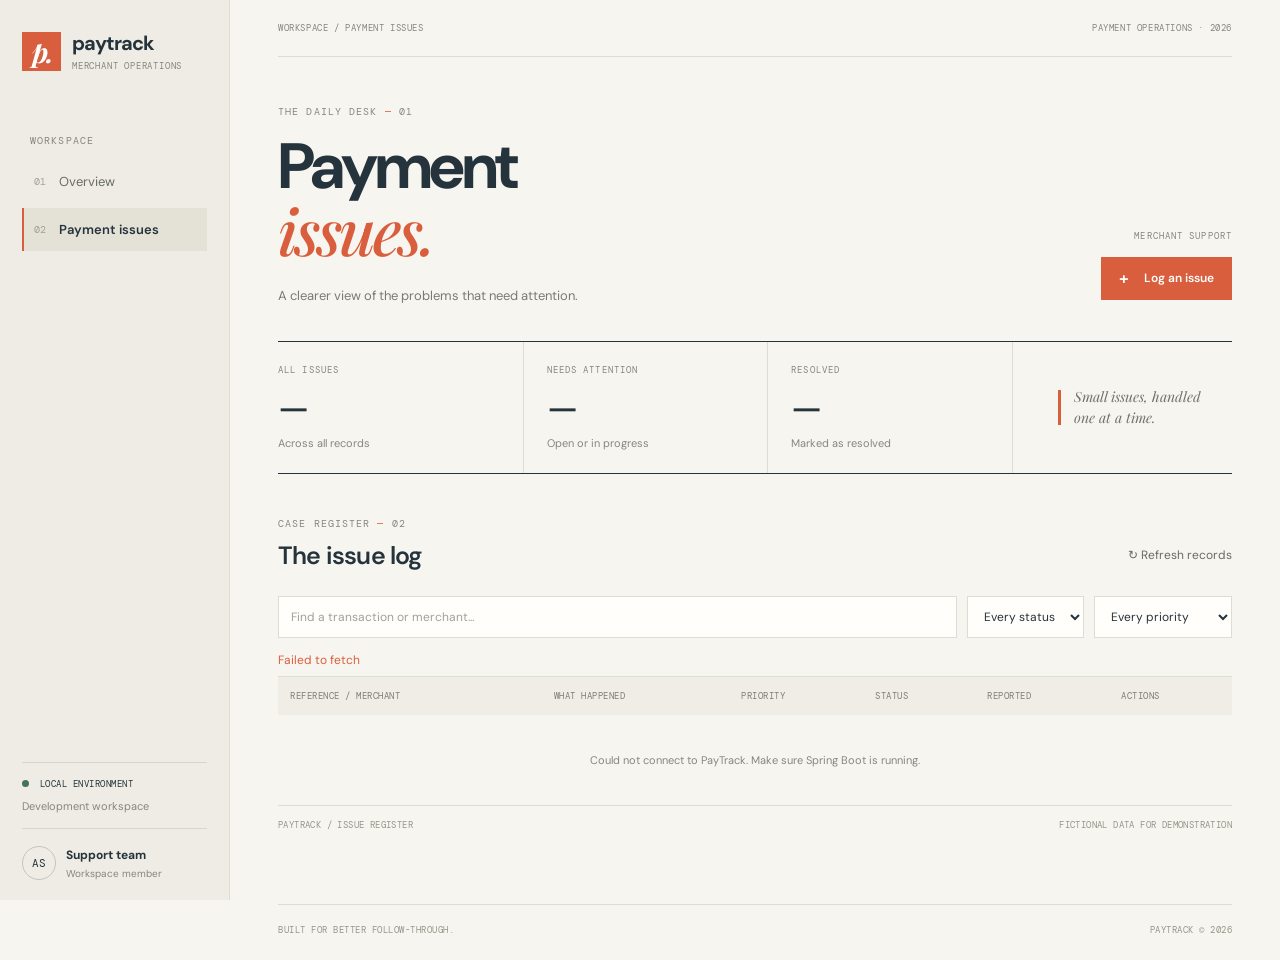
==== frontend/index.html @ 97b045f1 "Add user registration and login authentication" ====
<!DOCTYPE html>
<html lang="en">
<head>
    <meta charset="UTF-8">
    <meta name="viewport" content="width=device-width, initial-scale=1.0">
    <title>PayTrack — Merchant Operations</title>
    <link rel="stylesheet" href="style.css">
</head>
<body>

    <aside class="sidebar">
        <a href="#" class="brand">
            <span class="brand-mark">p.</span>
            <span>paytrack<small>MERCHANT OPERATIONS</small></span>
        </a>

        <p class="nav-label">WORKSPACE</p>
        <nav>
            <a href="#" class="nav-link">
                <span>01</span> Overview
            </a>
            <a href="#issues" class="nav-link active">
                <span>02</span> Payment issues
            </a>
        </nav>

        <div class="sidebar-note">
            <span class="note-dot"></span>
            LOCAL ENVIRONMENT
            <p>Development workspace</p>
        </div>

        <div class="profile">
            <div class="avatar">AS</div>
            <div>
                <strong>Support team</strong>
                <small>Workspace member</small>
            </div>
        </div>
    </aside>

    <main class="main-content">

        <header class="page-top">
            <span>WORKSPACE / PAYMENT ISSUES</span>
            <span class="date-label">PAYMENT OPERATIONS · 2026</span>
        </header>

        <section class="intro">
            <div>
                <p class="eyebrow">THE DAILY DESK <span>—</span> 01</p>
                <h1>Payment<br><em>issues.</em></h1>
                <p class="intro-text">
                    A clearer view of the problems that need attention.
                </p>
            </div>

            <div class="intro-action">
                <span class="issue-caption">MERCHANT SUPPORT</span>
                <button id="addIssueBtn" class="primary-button">
                    <span>+</span> Log an issue
                </button>
            </div>
        </section>

        <section class="stats-strip">
            <div class="stat-item">
                <span class="stat-label">ALL ISSUES</span>
                <strong id="totalCount">—</strong>
                <span class="stat-note">Across all records</span>
            </div>

            <div class="stat-item">
                <span class="stat-label">NEEDS ATTENTION</span>
                <strong id="openCount">—</strong>
                <span class="stat-note">Open or in progress</span>
            </div>

            <div class="stat-item">
                <span class="stat-label">RESOLVED</span>
                <strong id="resolvedCount">—</strong>
                <span class="stat-note">Marked as resolved</span>
            </div>

            <div class="stat-aside">
                <span class="orange-line"></span>
                <p>Small issues, handled<br>one at a time.</p>
            </div>
        </section>

        <section class="issues-section" id="issues">
            <div class="section-heading">
                <div>
                    <p class="eyebrow">CASE REGISTER <span>—</span> 02</p>
                    <h2>The issue log</h2>
                </div>
                <button id="refreshBtn" class="text-button">
                    ↻ Refresh records
                </button>
            </div>

            <div class="toolbar">
                <input
                    type="search"
                    id="searchInput"
                    placeholder="Find a transaction or merchant..."
                    aria-label="Search payment issues"
                >

                <select id="statusFilter" aria-label="Filter by status">
                    <option value="">Every status</option>
                    <option value="OPEN">Open</option>
                    <option value="IN_PROGRESS">In progress</option>
                    <option value="RESOLVED">Resolved</option>
                </select>

                <select id="priorityFilter" aria-label="Filter by priority">
                    <option value="">Every priority</option>
                    <option value="HIGH">High priority</option>
                    <option value="MEDIUM">Medium priority</option>
                    <option value="LOW">Low priority</option>
                </select>
            </div>

            <div id="message" class="message" role="status"></div>

            <div class="table-wrapper">
                <table>
                    <thead>
                        <tr>
                            <th>REFERENCE / MERCHANT</th>
                            <th>WHAT HAPPENED</th>
                            <th>PRIORITY</th>
                            <th>STATUS</th>
                            <th>REPORTED</th>
                            <th>ACTIONS</th>
                        </tr>
                    </thead>
                    <tbody id="issuesTableBody">
                        <tr>
                            <td colspan="6" class="empty-state">
                                Fetching issue records...
                            </td>
                        </tr>
                    </tbody>
                </table>
            </div>

            <div class="table-footer">
                <span>PAYTRACK / ISSUE REGISTER</span>
                <span>FICTIONAL DATA FOR DEMONSTRATION</span>
            </div>
        </section>

        <section id="issueFormSection" class="form-section" hidden>
            <div class="section-heading">
                <div>
                    <p class="eyebrow">CASE DETAILS <span>—</span> 03</p>
                    <h2 id="formTitle">Log a new issue</h2>
                </div>
                <span class="form-index">NEW ENTRY</span>
            </div>

            <p class="form-intro">
                Add the details below. Fields marked with * are required.
            </p>

            <form id="issueForm">
                <input type="hidden" id="issueId">

                <div class="form-grid">
                    <div class="form-group">
                        <label for="transactionReference">
                            Transaction reference *
                        </label>
                        <input
                            type="text"
                            id="transactionReference"
                            maxlength="50"
                            placeholder="e.g. TXN-1004"
                            required
                        >
                    </div>

                    <div class="form-group">
                        <label for="merchantName">Merchant name *</label>
                        <input
                            type="text"
                            id="merchantName"
                            maxlength="100"
                            placeholder="e.g. Northstar Coffee"
                            required
                        >
                    </div>

                    <div class="form-group full-width">
                        <label for="description">What happened? *</label>
                        <textarea
                            id="description"
                            maxlength="500"
                            rows="3"
                            placeholder="Describe the payment issue..."
                            required
                        ></textarea>
                    </div>

                    <div class="form-group">
                        <label for="priority">Priority *</label>
                        <select id="priority" required>
                            <option value="LOW">Low</option>
                            <option value="MEDIUM" selected>Medium</option>
                            <option value="HIGH">High</option>
                        </select>
                    </div>

                    <div class="form-group">
                        <label for="status">Status *</label>
                        <select id="status" required>
                            <option value="OPEN">Open</option>
                            <option value="IN_PROGRESS">In progress</option>
                            <option value="RESOLVED">Resolved</option>
                        </select>
                    </div>
                </div>

                <div class="form-actions">
                    <button type="button" id="cancelBtn" class="text-button">
                        Cancel
                    </button>
                    <button type="submit" id="saveBtn" class="primary-button">
                        Save issue <span>↗</span>
                    </button>
                </div>
            </form>
        </section>

        <footer class="page-footer">
            <span>BUILT FOR BETTER FOLLOW-THROUGH.</span>
            <span>PAYTRACK © 2026</span>
        </footer>

    </main>

    <script src="script.js"></script>
</body>
</html>
---- frontend/style.css ----
@import url('https://fonts.googleapis.com/css2?family=DM+Mono:wght@400;500&family=DM+Sans:wght@400;500;600;700&family=Playfair+Display:ital,wght@0,500;0,600;1,500;1,600&display=swap');

:root {
    --paper: #f7f5ef;
    --white: #fffefa;
    --ink: #25333d;
    --muted: #85877f;
    --line: #deddd4;
    --orange: #d95e3d;
    --orange-light: #f8e8df;
    --green: #44735d;
    --green-light: #e5eee6;
    --yellow: #9a742d;
    --yellow-light: #f5edd9;
    --sans: "DM Sans", Arial, sans-serif;
    --mono: "DM Mono", monospace;
    --serif: "Playfair Display", Georgia, serif;
}

* {
    box-sizing: border-box;
}

html {
    scroll-behavior: smooth;
}

body {
    margin: 0;
    background: var(--paper);
    color: var(--ink);
    font-family: var(--sans);
    font-size: 14px;
}

button,
input,
select,
textarea {
    font: inherit;
}

button,
select {
    cursor: pointer;
}

button:focus-visible,
input:focus-visible,
select:focus-visible,
textarea:focus-visible {
    outline: 2px solid var(--orange);
    outline-offset: 3px;
}

.sidebar {
    position: fixed;
    inset: 0 auto 0 0;
    width: 230px;
    padding: 30px 22px 20px;
    display: flex;
    flex-direction: column;
    background: #eeece4;
    border-right: 1px solid var(--line);
}

.brand {
    display: flex;
    align-items: center;
    gap: 11px;
    color: var(--ink);
    text-decoration: none;
    font-size: 20px;
    font-weight: 700;
    letter-spacing: -1px;
}

.brand-mark {
    display: grid;
    place-items: center;
    width: 39px;
    height: 39px;
    background: var(--orange);
    color: white;
    font-family: var(--serif);
    font-size: 28px;
    font-style: italic;
    letter-spacing: -2px;
}

.brand small {
    display: block;
    margin-top: 4px;
    font: 9px var(--mono);
    letter-spacing: .8px;
    color: var(--muted);
}

.nav-label,
.eyebrow,
.stat-label,
.issue-caption,
.form-index {
    font: 10px var(--mono);
    letter-spacing: 1.1px;
}

.nav-label {
    margin: 62px 0 13px 8px;
    color: var(--muted);
}

.sidebar nav {
    display: grid;
    gap: 5px;
}

.nav-link {
    display: flex;
    align-items: center;
    gap: 13px;
    padding: 13px 10px;
    border-left: 2px solid transparent;
    color: #686c67;
    text-decoration: none;
    font-size: 13px;
}

.nav-link > span {
    font: 10px var(--mono);
    color: #a1a096;
}

.nav-link.active {
    background: #e4e1d7;
    border-left-color: var(--orange);
    color: var(--ink);
    font-weight: 600;
}

.sidebar-note {
    margin-top: auto;
    padding: 15px 0;
    border-top: 1px solid #d7d5cc;
    font: 9px var(--mono);
    letter-spacing: .5px;
}

.note-dot {
    display: inline-block;
    width: 7px;
    height: 7px;
    margin-right: 5px;
    border-radius: 50%;
    background: var(--green);
}

.sidebar-note p {
    margin: 9px 0 0;
    color: var(--muted);
    font: 11px var(--sans);
    letter-spacing: 0;
}

.profile {
    display: flex;
    align-items: center;
    gap: 10px;
    padding-top: 17px;
    border-top: 1px solid #d7d5cc;
}

.avatar {
    display: grid;
    place-items: center;
    width: 34px;
    height: 34px;
    border: 1px solid #c7c5ba;
    border-radius: 50%;
    font: 11px var(--mono);
}

.profile strong,
.profile small {
    display: block;
}

.profile strong {
    font-size: 12px;
}

.profile small {
    margin-top: 4px;
    font-size: 10px;
    color: var(--muted);
}

.main-content {
    max-width: 1600px;
    margin-left: 230px;
    padding: 0 48px;
}

.page-top {
    display: flex;
    justify-content: space-between;
    gap: 16px;
    padding: 22px 0;
    border-bottom: 1px solid var(--line);
    color: var(--muted);
    font: 9px var(--mono);
    letter-spacing: .6px;
}

.intro {
    display: flex;
    justify-content: space-between;
    align-items: flex-end;
    gap: 25px;
    padding: 48px 0 37px;
}

.eyebrow {
    margin: 0 0 17px;
    color: var(--muted);
}

.eyebrow span {
    color: var(--orange);
}

.intro h1 {
    margin: 0;
    font-size: clamp(44px, 5vw, 65px);
    line-height: .99;
    letter-spacing: -3px;
}

.intro h1 em {
    color: var(--orange);
    font-family: var(--serif);
    font-weight: 500;
}

.intro-text {
    margin: 20px 0 0;
    color: #777b76;
    font-size: 13px;
}

.intro-action {
    display: grid;
    justify-items: end;
    gap: 15px;
    padding-bottom: 4px;
}

.issue-caption {
    color: var(--muted);
    font-size: 9px;
}

.primary-button {
    display: inline-flex;
    align-items: center;
    justify-content: center;
    gap: 15px;
    min-height: 43px;
    padding: 0 17px;
    border: 1px solid var(--orange);
    background: var(--orange);
    color: white;
    font-size: 12px;
    font-weight: 600;
    transition: background .15s, color .15s;
}

.primary-button:hover {
    background: #bd4a2d;
    border-color: #bd4a2d;
}

.primary-button span {
    font-size: 17px;
}

.stats-strip {
    display: grid;
    grid-template-columns: 1fr 1fr 1fr .9fr;
    border-top: 1px solid var(--ink);
    border-bottom: 1px solid var(--ink);
}

.stat-item {
    display: flex;
    flex-direction: column;
    align-items: flex-start;
    padding: 22px 15px 23px 0;
}

.stat-item + .stat-item {
    padding-left: 23px;
    border-left: 1px solid var(--line);
}

.stat-label {
    color: var(--muted);
    font-size: 9px;
}

.stat-item strong {
    margin: 9px 0 5px;
    font-size: 35px;
    font-weight: 500;
    letter-spacing: -1.5px;
}

.stat-note {
    color: #85877f;
    font-size: 11px;
}

.stat-aside {
    display: flex;
    align-items: center;
    justify-content: center;
    gap: 13px;
    padding-left: 15px;
    border-left: 1px solid var(--line);
}

.orange-line {
    width: 3px;
    height: 35px;
    background: var(--orange);
}

.stat-aside p {
    color: #6f726c;
    font-family: var(--serif);
    font-size: 14px;
    font-style: italic;
    line-height: 1.5;
}

.issues-section {
    padding-top: 43px;
}

.section-heading {
    display: flex;
    align-items: flex-end;
    justify-content: space-between;
    gap: 20px;
}

.section-heading .eyebrow {
    margin-bottom: 9px;
}

.section-heading h2 {
    margin: 0;
    font-size: 25px;
    font-weight: 600;
    letter-spacing: -.8px;
}

.text-button {
    padding: 9px 0;
    border: 0;
    background: transparent;
    color: #676b65;
    font-size: 12px;
}

.text-button:hover {
    color: var(--orange);
}

.toolbar {
    display: flex;
    gap: 10px;
    margin: 24px 0 14px;
}

.toolbar input,
.toolbar select,
.form-group input,
.form-group select,
.form-group textarea {
    min-width: 0;
    padding: 11px 12px;
    border: 1px solid var(--line);
    border-radius: 0;
    background: var(--white);
    color: var(--ink);
    font-size: 12px;
}

.toolbar input {
    flex: 1;
    min-width: 150px;
}

.toolbar select {
    max-width: 160px;
}

.toolbar input::placeholder,
.form-group input::placeholder,
.form-group textarea::placeholder {
    color: #a2a197;
}

.message {
    min-height: 0;
    color: var(--green);
    font-size: 12px;
}

.message:not(:empty) {
    margin: 8px 0;
}

.message.error {
    color: var(--orange);
}

.table-wrapper {
    width: 100%;
    overflow-x: auto;
    border-top: 1px solid var(--line);
}

table {
    width: 100%;
    border-collapse: collapse;
    text-align: left;
}

thead {
    background: #efede5;
}

th {
    padding: 13px 12px;
    color: #7d7f77;
    font: 9px var(--mono);
    letter-spacing: .5px;
    white-space: nowrap;
}

td {
    padding: 16px 12px;
    border-bottom: 1px solid var(--line);
    color: #545d60;
    font-size: 11px;
    vertical-align: middle;
}

tbody tr:hover {
    background: rgba(255, 254, 250, .7);
}

td:first-child {
    min-width: 155px;
}

.reference {
    display: block;
    color: var(--ink);
    font: 11px var(--mono);
}

.merchant {
    display: block;
    margin-top: 6px;
    color: #83847c;
    font-size: 11px;
}

.priority,
.status-badge {
    display: inline-flex;
    align-items: center;
    gap: 6px;
    white-space: nowrap;
    font-size: 10px;
}

.priority::before,
.status-badge::before {
    width: 6px;
    height: 6px;
    border-radius: 50%;
    background: currentColor;
    content: "";
}

.priority-high {
    color: var(--orange);
}

.priority-medium {
    color: var(--yellow);
}

.priority-low {
    color: #777d78;
}

.status-open {
    color: var(--orange);
}

.status-in-progress {
    color: var(--yellow);
}

.status-resolved {
    color: var(--green);
}

.action-buttons {
    display: flex;
    gap: 10px;
    white-space: nowrap;
}

.action-buttons button {
    padding: 3px 0;
    border: 0;
    border-bottom: 1px solid #c7c5ba;
    background: transparent;
    color: var(--ink);
    font-size: 10px;
}

.action-buttons button:hover {
    border-bottom-color: var(--orange);
    color: var(--orange);
}

.action-buttons .delete-button {
    color: #9b6659;
}

.empty-state {
    padding: 38px 12px;
    color: var(--muted);
    text-align: center;
}

.table-footer {
    display: flex;
    justify-content: space-between;
    gap: 15px;
    padding: 13px 0;
    color: #96968b;
    font: 9px var(--mono);
    letter-spacing: .4px;
}

.form-section {
    margin-top: 38px;
    padding: 27px;
    border: 1px solid var(--line);
    background: #f0eee6;
}

.form-section[hidden] {
    display: none;
}

.form-intro {
    margin: 14px 0 23px;
    color: #777b76;
    font-size: 12px;
}

.form-grid {
    display: grid;
    grid-template-columns: 1fr 1fr;
    gap: 21px 20px;
}

.form-group {
    display: flex;
    flex-direction: column;
    gap: 9px;
}

.form-group label {
    color: #555d5e;
    font-size: 11px;
    font-weight: 600;
}

.form-group input,
.form-group select,
.form-group textarea {
    width: 100%;
    padding: 12px;
}

.form-group textarea {
    resize: vertical;
}

.full-width {
    grid-column: 1 / -1;
}

.form-actions {
    display: flex;
    justify-content: flex-end;
    align-items: center;
    gap: 20px;
    margin-top: 25px;
    padding-top: 19px;
    border-top: 1px solid #d8d6cc;
}

.form-index {
    color: var(--muted);
}

.page-footer {
    display: flex;
    justify-content: space-between;
    gap: 15px;
    margin-top: 60px;
    padding: 19px 0 24px;
    border-top: 1px solid var(--line);
    color: #96968b;
    font: 9px var(--mono);
    letter-spacing: .5px;
}

@media (min-width: 1500px) {
    .main-content {
        margin-right: auto;
        padding-right: 65px;
        padding-left: 65px;
    }
}

@media (max-width: 1100px) {
    .sidebar {
        width: 190px;
        padding-right: 16px;
        padding-left: 16px;
    }

    .main-content {
        margin-left: 190px;
        padding-right: 25px;
        padding-left: 25px;
    }

    .stats-strip {
        grid-template-columns: repeat(3, 1fr);
    }

    .stat-aside {
        display: none;
    }

    .stat-item + .stat-item {
        padding-left: 15px;
    }
}

@media (max-width: 720px) {
    .sidebar {
        position: static;
        width: 100%;
        padding: 15px 18px;
        border-right: 0;
        border-bottom: 1px solid var(--line);
    }

    .brand {
        font-size: 18px;
    }

    .brand-mark {
        width: 34px;
        height: 34px;
    }

    .nav-label,
    .sidebar-note,
    .profile {
        display: none;
    }

    .sidebar nav {
        display: flex;
        margin-top: 16px;
    }

    .nav-link {
        padding: 9px 10px;
    }

    .main-content {
        margin-left: 0;
        padding: 0 18px;
    }

    .date-label {
        display: none;
    }

    .intro {
        align-items: flex-start;
        flex-direction: column;
        padding: 35px 0 28px;
    }

    .intro h1 {
        font-size: 54px;
    }

    .intro-action {
        justify-items: start;
    }

    .stats-strip {
        grid-template-columns: repeat(3, minmax(0, 1fr));
    }

    .stat-item {
        padding-right: 8px;
    }

    .stat-item + .stat-item {
        padding-left: 10px;
    }

    .stat-item strong {
        font-size: 28px;
    }

    .stat-label {
        font-size: 8px;
        letter-spacing: 0;
    }

    .stat-note {
        font-size: 10px;
    }

    .toolbar {
        flex-wrap: wrap;
    }

    .toolbar input {
        flex-basis: 100%;
    }

    .toolbar select {
        flex: 1;
    }

    .section-heading h2 {
        font-size: 22px;
    }

    .form-section {
        padding: 18px;
    }

    .form-grid {
        grid-template-columns: 1fr;
    }

    .full-width {
        grid-column: auto;
    }

    .table-footer,
    .page-footer {
        font-size: 8px;
    }
}
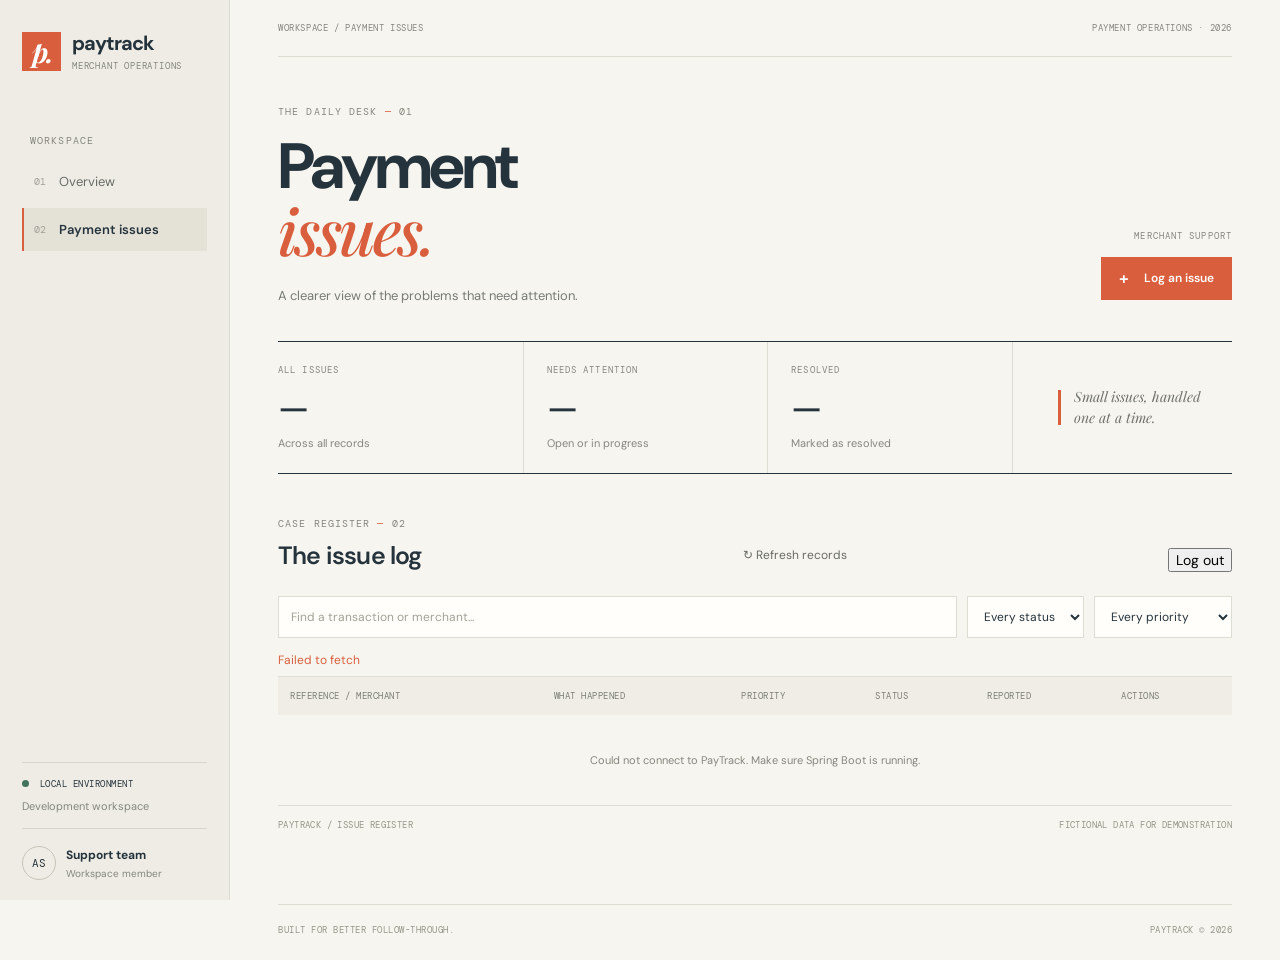
==== commit a49ee76f: "Complete frontend authentication and logout" ====
--- a/frontend/index.html
+++ b/frontend/index.html
@@ -97,6 +97,7 @@
                 <button id="refreshBtn" class="text-button">
                     ↻ Refresh records
                 </button>
+                <button type="button" id="logoutBtn">Log out</button>
             </div>
 
             <div class="toolbar">
--- a/frontend/style.css
+++ b/frontend/style.css
@@ -785,3 +785,40 @@
         font-size: 8px;
     }
 }
+
+.auth-container {
+    width: min(90%, 420px);
+    margin: 70px auto;
+    padding: 30px;
+    background: white;
+    border-radius: 12px;
+    box-shadow: 0 4px 20px rgba(0, 0, 0, 0.08);
+}
+
+.auth-container h1 {
+    margin-top: 0;
+}
+
+.auth-container form {
+    display: flex;
+    flex-direction: column;
+    gap: 10px;
+}
+
+.auth-container input {
+    padding: 12px;
+    border: 1px solid #ccc;
+    border-radius: 6px;
+    font: inherit;
+}
+
+.auth-container button {
+    margin-top: 10px;
+    padding: 12px;
+    cursor: pointer;
+}
+
+.auth-container a {
+    color: #c65d24;
+}
+
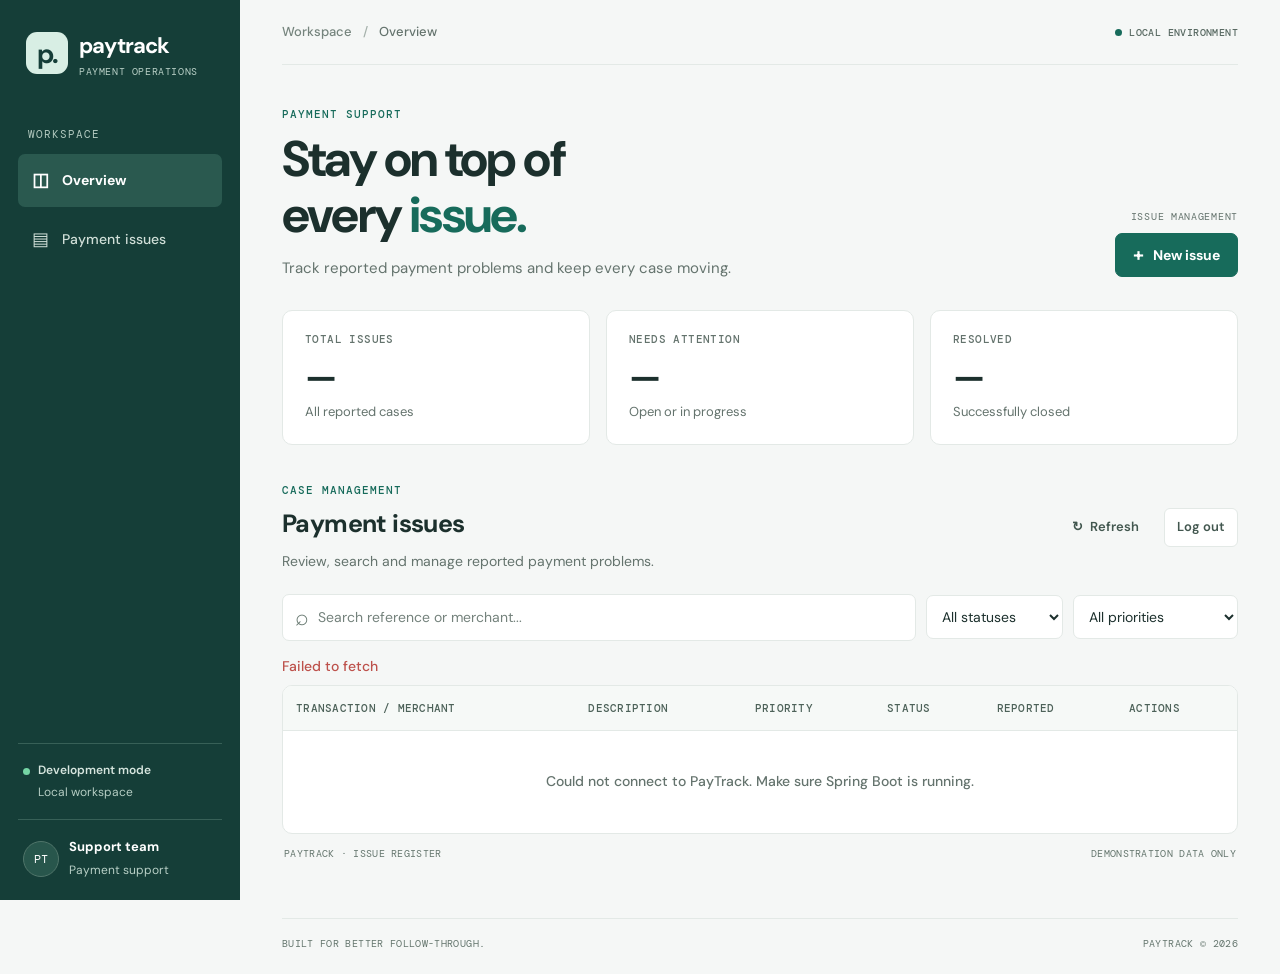
==== commit cbe069ab: "Improve dashboard typography and layout" ====
--- a/frontend/index.html
+++ b/frontend/index.html
@@ -3,38 +3,47 @@
 <head>
     <meta charset="UTF-8">
     <meta name="viewport" content="width=device-width, initial-scale=1.0">
-    <title>PayTrack — Merchant Operations</title>
+    <meta name="theme-color" content="#153e38">
+    <title>PayTrack — Payment Operations</title>
     <link rel="stylesheet" href="style.css">
 </head>
 <body>
 
     <aside class="sidebar">
-        <a href="#" class="brand">
+        <a href="#" class="brand" aria-label="PayTrack home">
             <span class="brand-mark">p.</span>
-            <span>paytrack<small>MERCHANT OPERATIONS</small></span>
+            <span class="brand-name">
+                paytrack
+                <small>PAYMENT OPERATIONS</small>
+            </span>
         </a>
 
         <p class="nav-label">WORKSPACE</p>
-        <nav>
-            <a href="#" class="nav-link">
-                <span>01</span> Overview
+
+        <nav aria-label="Main navigation">
+            <a href="#overview" class="nav-link active" id="overviewNav">
+                <span class="nav-icon">◫</span>
+                Overview
             </a>
-            <a href="#issues" class="nav-link active">
-                <span>02</span> Payment issues
+            <a href="#issues" class="nav-link" id="issuesNav">
+                <span class="nav-icon">▤</span>
+                Payment issues
             </a>
         </nav>
 
         <div class="sidebar-note">
             <span class="note-dot"></span>
-            LOCAL ENVIRONMENT
-            <p>Development workspace</p>
+            <div>
+                <strong>Development mode</strong>
+                <p>Local workspace</p>
+            </div>
         </div>
 
         <div class="profile">
-            <div class="avatar">AS</div>
-            <div>
+            <div class="avatar">PT</div>
+            <div class="profile-info">
                 <strong>Support team</strong>
-                <small>Workspace member</small>
+                <small>Payment support</small>
             </div>
         </div>
     </aside>
@@ -42,32 +51,40 @@
     <main class="main-content">
 
         <header class="page-top">
-            <span>WORKSPACE / PAYMENT ISSUES</span>
-            <span class="date-label">PAYMENT OPERATIONS · 2026</span>
+            <div>
+                <span class="breadcrumb">Workspace</span>
+                <span class="breadcrumb-separator">/</span>
+                <span>Overview</span>
+            </div>
+            <span class="environment-label">
+                <span class="note-dot"></span>
+                LOCAL ENVIRONMENT
+            </span>
         </header>
 
-        <section class="intro">
+        <section class="intro" id="overview">
             <div>
-                <p class="eyebrow">THE DAILY DESK <span>—</span> 01</p>
-                <h1>Payment<br><em>issues.</em></h1>
+                <p class="eyebrow">PAYMENT SUPPORT</p>
+                <h1>Stay on top of<br>every <em>issue.</em></h1>
                 <p class="intro-text">
-                    A clearer view of the problems that need attention.
+                    Track reported payment problems and keep every case moving.
                 </p>
             </div>
 
             <div class="intro-action">
-                <span class="issue-caption">MERCHANT SUPPORT</span>
-                <button id="addIssueBtn" class="primary-button">
-                    <span>+</span> Log an issue
+                <span class="issue-caption">ISSUE MANAGEMENT</span>
+                <button type="button" id="addIssueBtn" class="primary-button">
+                    <span aria-hidden="true">+</span>
+                    New issue
                 </button>
             </div>
         </section>
 
-        <section class="stats-strip">
+        <section class="stats-strip" aria-label="Issue summary">
             <div class="stat-item">
-                <span class="stat-label">ALL ISSUES</span>
+                <span class="stat-label">TOTAL ISSUES</span>
                 <strong id="totalCount">—</strong>
-                <span class="stat-note">Across all records</span>
+                <span class="stat-note">All reported cases</span>
             </div>
 
             <div class="stat-item">
@@ -79,68 +96,76 @@
             <div class="stat-item">
                 <span class="stat-label">RESOLVED</span>
                 <strong id="resolvedCount">—</strong>
-                <span class="stat-note">Marked as resolved</span>
-            </div>
-
-            <div class="stat-aside">
-                <span class="orange-line"></span>
-                <p>Small issues, handled<br>one at a time.</p>
+                <span class="stat-note">Successfully closed</span>
             </div>
         </section>
 
         <section class="issues-section" id="issues">
             <div class="section-heading">
                 <div>
-                    <p class="eyebrow">CASE REGISTER <span>—</span> 02</p>
-                    <h2>The issue log</h2>
-                </div>
-                <button id="refreshBtn" class="text-button">
-                    ↻ Refresh records
-                </button>
-                <button type="button" id="logoutBtn">Log out</button>
+                    <p class="eyebrow">CASE MANAGEMENT</p>
+                    <h2>Payment issues</h2>
+                    <p class="section-description">
+                        Review, search and manage reported payment problems.
+                    </p>
+                </div>
+
+                <div class="heading-actions">
+                    <button type="button" id="refreshBtn" class="text-button">
+                        <span aria-hidden="true">↻</span>
+                        Refresh
+                    </button>
+                    <button type="button" id="logoutBtn" class="logout-button">
+                        Log out
+                    </button>
+                </div>
             </div>
 
             <div class="toolbar">
-                <input
-                    type="search"
-                    id="searchInput"
-                    placeholder="Find a transaction or merchant..."
-                    aria-label="Search payment issues"
-                >
+                <div class="search-wrapper">
+                    <span aria-hidden="true" class="search-icon">⌕</span>
+                    <input
+                        type="search"
+                        id="searchInput"
+                        placeholder="Search reference or merchant..."
+                        aria-label="Search payment issues"
+                    >
+                </div>
 
                 <select id="statusFilter" aria-label="Filter by status">
-                    <option value="">Every status</option>
+                    <option value="">All statuses</option>
                     <option value="OPEN">Open</option>
                     <option value="IN_PROGRESS">In progress</option>
                     <option value="RESOLVED">Resolved</option>
                 </select>
 
                 <select id="priorityFilter" aria-label="Filter by priority">
-                    <option value="">Every priority</option>
+                    <option value="">All priorities</option>
                     <option value="HIGH">High priority</option>
                     <option value="MEDIUM">Medium priority</option>
                     <option value="LOW">Low priority</option>
                 </select>
             </div>
 
-            <div id="message" class="message" role="status"></div>
+            <div id="message" class="message" role="status"
+                 aria-live="polite"></div>
 
             <div class="table-wrapper">
                 <table>
                     <thead>
                         <tr>
-                            <th>REFERENCE / MERCHANT</th>
-                            <th>WHAT HAPPENED</th>
-                            <th>PRIORITY</th>
-                            <th>STATUS</th>
-                            <th>REPORTED</th>
-                            <th>ACTIONS</th>
+                            <th scope="col">TRANSACTION / MERCHANT</th>
+                            <th scope="col">DESCRIPTION</th>
+                            <th scope="col">PRIORITY</th>
+                            <th scope="col">STATUS</th>
+                            <th scope="col">REPORTED</th>
+                            <th scope="col">ACTIONS</th>
                         </tr>
                     </thead>
                     <tbody id="issuesTableBody">
                         <tr>
                             <td colspan="6" class="empty-state">
-                                Fetching issue records...
+                                Loading payment issues...
                             </td>
                         </tr>
                     </tbody>
@@ -148,23 +173,22 @@
             </div>
 
             <div class="table-footer">
-                <span>PAYTRACK / ISSUE REGISTER</span>
-                <span>FICTIONAL DATA FOR DEMONSTRATION</span>
+                <span>PAYTRACK · ISSUE REGISTER</span>
+                <span>DEMONSTRATION DATA ONLY</span>
             </div>
         </section>
 
         <section id="issueFormSection" class="form-section" hidden>
             <div class="section-heading">
                 <div>
-                    <p class="eyebrow">CASE DETAILS <span>—</span> 03</p>
+                    <p class="eyebrow">ISSUE MANAGEMENT</p>
                     <h2 id="formTitle">Log a new issue</h2>
-                </div>
-                <span class="form-index">NEW ENTRY</span>
-            </div>
-
-            <p class="form-intro">
-                Add the details below. Fields marked with * are required.
-            </p>
+                    <p class="section-description">
+                        Enter the details of the reported payment problem.
+                    </p>
+                </div>
+                <span class="form-index">CASE DETAILS</span>
+            </div>
 
             <form id="issueForm">
                 <input type="hidden" id="issueId">
@@ -195,12 +219,12 @@
                     </div>
 
                     <div class="form-group full-width">
-                        <label for="description">What happened? *</label>
+                        <label for="description">Issue description *</label>
                         <textarea
                             id="description"
                             maxlength="500"
-                            rows="3"
-                            placeholder="Describe the payment issue..."
+                            rows="4"
+                            placeholder="Describe what happened..."
                             required
                         ></textarea>
                     </div>
@@ -229,7 +253,8 @@
                         Cancel
                     </button>
                     <button type="submit" id="saveBtn" class="primary-button">
-                        Save issue <span>↗</span>
+                        Save issue
+                        <span aria-hidden="true">↗</span>
                     </button>
                 </div>
             </form>
@@ -244,4 +269,4 @@
 
     <script src="script.js"></script>
 </body>
-</html>
+</html>
--- a/frontend/style.css
+++ b/frontend/style.css
@@ -1,20 +1,28 @@
-@import url('https://fonts.googleapis.com/css2?family=DM+Mono:wght@400;500&family=DM+Sans:wght@400;500;600;700&family=Playfair+Display:ital,wght@0,500;0,600;1,500;1,600&display=swap');
+
+@import url('https://fonts.googleapis.com/css2?family=DM+Sans:wght@400;500;600;700&family=DM+Mono:wght@400;500&display=swap');
 
 :root {
-    --paper: #f7f5ef;
-    --white: #fffefa;
-    --ink: #25333d;
-    --muted: #85877f;
-    --line: #deddd4;
-    --orange: #d95e3d;
-    --orange-light: #f8e8df;
-    --green: #44735d;
-    --green-light: #e5eee6;
-    --yellow: #9a742d;
-    --yellow-light: #f5edd9;
+    --bg: #f5f7f6;
+    --surface: #ffffff;
+    --sidebar: #153e38;
+    --sidebar-hover: #204c44;
+    --primary: #176b5b;
+    --primary-hover: #105447;
+    --primary-light: #e5f2ed;
+    --ink: #1c302d;
+    --muted: #64736d;
+    --line: #e3e9e6;
+    --red: #bd514b;
+    --red-light: #fbeceb;
+    --amber: #98671e;
+    --amber-light: #fff3dc;
+    --blue: #386b9a;
+    --blue-light: #eaf2fa;
+    --green: #237657;
+    --green-light: #e5f4ec;
     --sans: "DM Sans", Arial, sans-serif;
     --mono: "DM Mono", monospace;
-    --serif: "Playfair Display", Georgia, serif;
+    --radius: 10px;
 }
 
 * {
@@ -23,14 +31,16 @@
 
 html {
     scroll-behavior: smooth;
+    scroll-padding-top: 24px;
 }
 
 body {
     margin: 0;
-    background: var(--paper);
+    background: var(--bg);
     color: var(--ink);
     font-family: var(--sans);
-    font-size: 14px;
+    font-size: 15px;
+    line-height: 1.6;
 }
 
 button,
@@ -48,339 +58,434 @@
 button:focus-visible,
 input:focus-visible,
 select:focus-visible,
-textarea:focus-visible {
-    outline: 2px solid var(--orange);
+textarea:focus-visible,
+a:focus-visible {
+    outline: 3px solid #77bbaa;
     outline-offset: 3px;
 }
+
+button:disabled {
+    opacity: 0.6;
+    cursor: not-allowed;
+}
+
+/* Sidebar */
 
 .sidebar {
     position: fixed;
     inset: 0 auto 0 0;
-    width: 230px;
-    padding: 30px 22px 20px;
+    z-index: 10;
     display: flex;
     flex-direction: column;
-    background: #eeece4;
-    border-right: 1px solid var(--line);
+    width: 240px;
+    padding: 28px 18px 20px;
+    background: var(--sidebar);
+    color: #fff;
 }
 
 .brand {
     display: flex;
     align-items: center;
     gap: 11px;
-    color: var(--ink);
+    padding: 0 8px;
+    color: #fff;
     text-decoration: none;
-    font-size: 20px;
-    font-weight: 700;
-    letter-spacing: -1px;
 }
 
 .brand-mark {
     display: grid;
     place-items: center;
-    width: 39px;
-    height: 39px;
-    background: var(--orange);
-    color: white;
-    font-family: var(--serif);
-    font-size: 28px;
-    font-style: italic;
+    width: 42px;
+    height: 42px;
+    flex-shrink: 0;
+    border-radius: 11px;
+    background: #d8eee4;
+    color: var(--sidebar);
+    font-size: 27px;
+    font-weight: 700;
     letter-spacing: -2px;
 }
 
-.brand small {
+.brand-name {
+    font-size: 22px;
+    font-weight: 700;
+    letter-spacing: -0.8px;
+}
+
+.brand-name small {
     display: block;
-    margin-top: 4px;
-    font: 9px var(--mono);
-    letter-spacing: .8px;
-    color: var(--muted);
-}
-
-.nav-label,
-.eyebrow,
-.stat-label,
-.issue-caption,
-.form-index {
+    margin-top: 2px;
+    color: #b9d0c7;
     font: 10px var(--mono);
-    letter-spacing: 1.1px;
+    letter-spacing: 0.6px;
 }
 
 .nav-label {
-    margin: 62px 0 13px 8px;
-    color: var(--muted);
+    margin: 49px 10px 13px;
+    color: #b2c9bf;
+    font: 11px var(--mono);
+    letter-spacing: 1px;
 }
 
 .sidebar nav {
     display: grid;
-    gap: 5px;
+    gap: 6px;
 }
 
 .nav-link {
     display: flex;
     align-items: center;
-    gap: 13px;
-    padding: 13px 10px;
-    border-left: 2px solid transparent;
-    color: #686c67;
+    gap: 12px;
+    padding: 12px;
+    border-radius: 7px;
+    color: #d0dfd8;
     text-decoration: none;
-    font-size: 13px;
-}
-
-.nav-link > span {
-    font: 10px var(--mono);
-    color: #a1a096;
+    font-size: 14px;
+    font-weight: 500;
+    transition: background 0.15s, color 0.15s;
+}
+
+.nav-icon {
+    display: inline-grid;
+    place-items: center;
+    width: 20px;
+    font-size: 18px;
+}
+
+.nav-link:hover {
+    background: var(--sidebar-hover);
+    color: #fff;
 }
 
 .nav-link.active {
-    background: #e4e1d7;
-    border-left-color: var(--orange);
-    color: var(--ink);
-    font-weight: 600;
+    background: #2a594f;
+    color: #fff;
+    font-weight: 700;
 }
 
 .sidebar-note {
+    display: flex;
+    align-items: flex-start;
+    gap: 8px;
     margin-top: auto;
-    padding: 15px 0;
-    border-top: 1px solid #d7d5cc;
-    font: 9px var(--mono);
-    letter-spacing: .5px;
+    padding: 17px 5px;
+    border-top: 1px solid #376057;
+    color: #d6e5de;
+    font-size: 12px;
 }
 
 .note-dot {
     display: inline-block;
     width: 7px;
     height: 7px;
-    margin-right: 5px;
+    flex-shrink: 0;
+    margin-top: 7px;
     border-radius: 50%;
-    background: var(--green);
+    background: #75d5a5;
+}
+
+.sidebar-note strong {
+    font-weight: 600;
 }
 
 .sidebar-note p {
-    margin: 9px 0 0;
-    color: var(--muted);
-    font: 11px var(--sans);
-    letter-spacing: 0;
+    margin: 3px 0 0;
+    color: #b5cdc3;
+    font-size: 12px;
 }
 
 .profile {
     display: flex;
     align-items: center;
     gap: 10px;
-    padding-top: 17px;
-    border-top: 1px solid #d7d5cc;
+    padding: 17px 5px 0;
+    border-top: 1px solid #376057;
 }
 
 .avatar {
     display: grid;
     place-items: center;
-    width: 34px;
-    height: 34px;
-    border: 1px solid #c7c5ba;
+    width: 36px;
+    height: 36px;
+    flex-shrink: 0;
+    border: 1px solid #50756a;
     border-radius: 50%;
-    font: 11px var(--mono);
-}
-
-.profile strong,
-.profile small {
+    background: #28564c;
+    color: #fff;
+    font: 12px var(--mono);
+}
+
+.profile-info strong,
+.profile-info small {
     display: block;
 }
 
-.profile strong {
+.profile-info strong {
+    font-size: 13px;
+    font-weight: 700;
+}
+
+.profile-info small {
+    margin-top: 3px;
+    color: #b9d0c7;
     font-size: 12px;
 }
 
-.profile small {
-    margin-top: 4px;
-    font-size: 10px;
-    color: var(--muted);
-}
+/* Main content */
 
 .main-content {
-    max-width: 1600px;
-    margin-left: 230px;
-    padding: 0 48px;
+    max-width: 1800px;
+    min-height: 100vh;
+    margin-left: 240px;
+    padding: 0 42px;
 }
 
 .page-top {
     display: flex;
+    align-items: center;
     justify-content: space-between;
     gap: 16px;
-    padding: 22px 0;
+    min-height: 65px;
     border-bottom: 1px solid var(--line);
     color: var(--muted);
-    font: 9px var(--mono);
-    letter-spacing: .6px;
+    font-size: 13px;
+    font-weight: 500;
+}
+
+.breadcrumb {
+    color: #75847d;
+}
+
+.breadcrumb-separator {
+    margin: 0 8px;
+    color: #a5b1ab;
+}
+
+.environment-label {
+    display: flex;
+    align-items: center;
+    gap: 7px;
+    color: #596a63;
+    font: 10px var(--mono);
+    font-weight: 500;
+    letter-spacing: 0.4px;
+}
+
+.environment-label .note-dot {
+    width: 7px;
+    height: 7px;
+    margin: 0;
+    background: var(--primary);
 }
 
 .intro {
     display: flex;
+    align-items: flex-end;
     justify-content: space-between;
-    align-items: flex-end;
     gap: 25px;
-    padding: 48px 0 37px;
+    padding: 42px 0 30px;
 }
 
 .eyebrow {
-    margin: 0 0 17px;
-    color: var(--muted);
-}
-
-.eyebrow span {
-    color: var(--orange);
+    margin: 0 0 10px;
+    color: var(--primary);
+    font: 11px var(--mono);
+    font-weight: 500;
+    letter-spacing: 1px;
 }
 
 .intro h1 {
     margin: 0;
-    font-size: clamp(44px, 5vw, 65px);
-    line-height: .99;
-    letter-spacing: -3px;
+    font-size: clamp(38px, 4vw, 50px);
+    font-weight: 700;
+    line-height: 1.12;
+    letter-spacing: -1.8px;
 }
 
 .intro h1 em {
-    color: var(--orange);
-    font-family: var(--serif);
-    font-weight: 500;
+    color: var(--primary);
+    font-style: normal;
 }
 
 .intro-text {
-    margin: 20px 0 0;
-    color: #777b76;
-    font-size: 13px;
+    margin: 13px 0 0;
+    color: var(--muted);
+    font-size: 15px;
 }
 
 .intro-action {
     display: grid;
     justify-items: end;
-    gap: 15px;
-    padding-bottom: 4px;
+    gap: 10px;
+    padding-bottom: 3px;
 }
 
 .issue-caption {
     color: var(--muted);
-    font-size: 9px;
+    font: 10px var(--mono);
+    letter-spacing: 0.7px;
 }
 
 .primary-button {
     display: inline-flex;
     align-items: center;
     justify-content: center;
-    gap: 15px;
-    min-height: 43px;
+    gap: 9px;
+    min-height: 44px;
     padding: 0 17px;
-    border: 1px solid var(--orange);
-    background: var(--orange);
-    color: white;
-    font-size: 12px;
-    font-weight: 600;
-    transition: background .15s, color .15s;
+    border: 1px solid var(--primary);
+    border-radius: 7px;
+    background: var(--primary);
+    color: #fff;
+    font-size: 14px;
+    font-weight: 700;
+    transition: background 0.15s, border-color 0.15s;
 }
 
 .primary-button:hover {
-    background: #bd4a2d;
-    border-color: #bd4a2d;
+    border-color: var(--primary-hover);
+    background: var(--primary-hover);
 }
 
 .primary-button span {
-    font-size: 17px;
-}
+    font-size: 19px;
+}
+
+/* Summary statistics */
 
 .stats-strip {
     display: grid;
-    grid-template-columns: 1fr 1fr 1fr .9fr;
-    border-top: 1px solid var(--ink);
-    border-bottom: 1px solid var(--ink);
+    grid-template-columns: repeat(3, minmax(0, 1fr));
+    gap: 16px;
+    margin-bottom: 38px;
 }
 
 .stat-item {
     display: flex;
     flex-direction: column;
     align-items: flex-start;
-    padding: 22px 15px 23px 0;
-}
-
-.stat-item + .stat-item {
-    padding-left: 23px;
-    border-left: 1px solid var(--line);
+    min-width: 0;
+    padding: 21px 22px;
+    border: 1px solid var(--line);
+    border-radius: var(--radius);
+    background: var(--surface);
 }
 
 .stat-label {
+    color: #64736d;
+    font: 11px var(--mono);
+    font-weight: 500;
+    letter-spacing: 0.4px;
+}
+
+.stat-item strong {
+    margin: 10px 0 4px;
+    color: var(--ink);
+    font-size: 35px;
+    font-weight: 700;
+    line-height: 1.2;
+    letter-spacing: -1px;
+}
+
+.stat-note {
     color: var(--muted);
-    font-size: 9px;
-}
-
-.stat-item strong {
-    margin: 9px 0 5px;
-    font-size: 35px;
-    font-weight: 500;
-    letter-spacing: -1.5px;
-}
-
-.stat-note {
-    color: #85877f;
-    font-size: 11px;
-}
-
-.stat-aside {
-    display: flex;
-    align-items: center;
-    justify-content: center;
-    gap: 13px;
-    padding-left: 15px;
-    border-left: 1px solid var(--line);
-}
-
-.orange-line {
-    width: 3px;
-    height: 35px;
-    background: var(--orange);
-}
-
-.stat-aside p {
-    color: #6f726c;
-    font-family: var(--serif);
-    font-size: 14px;
-    font-style: italic;
-    line-height: 1.5;
-}
+    font-size: 13px;
+}
+
+/* Issue register */
 
 .issues-section {
-    padding-top: 43px;
+    scroll-margin-top: 24px;
 }
 
 .section-heading {
     display: flex;
-    align-items: flex-end;
+    align-items: center;
     justify-content: space-between;
     gap: 20px;
 }
 
 .section-heading .eyebrow {
-    margin-bottom: 9px;
+    margin-bottom: 7px;
 }
 
 .section-heading h2 {
     margin: 0;
     font-size: 25px;
+    font-weight: 700;
+    letter-spacing: -0.6px;
+}
+
+.section-description {
+    margin: 6px 0 0;
+    color: var(--muted);
+    font-size: 14px;
+}
+
+.heading-actions {
+    display: flex;
+    align-items: center;
+    gap: 12px;
+}
+
+.text-button,
+.logout-button {
+    display: inline-flex;
+    align-items: center;
+    justify-content: center;
+    gap: 7px;
+    min-height: 39px;
+    padding: 8px 12px;
+    border: 1px solid transparent;
+    border-radius: 6px;
+    background: transparent;
+    color: #42574f;
+    font-size: 13px;
     font-weight: 600;
-    letter-spacing: -.8px;
-}
-
-.text-button {
-    padding: 9px 0;
-    border: 0;
-    background: transparent;
-    color: #676b65;
-    font-size: 12px;
+    transition: background 0.15s, color 0.15s;
 }
 
 .text-button:hover {
-    color: var(--orange);
-}
+    background: var(--primary-light);
+    color: var(--primary);
+}
+
+.logout-button {
+    border-color: var(--line);
+    background: var(--surface);
+    color: #42574f;
+}
+
+.logout-button:hover {
+    border-color: #e8c9c6;
+    background: var(--red-light);
+    color: var(--red);
+}
+
+/* Search and filters */
 
 .toolbar {
     display: flex;
+    align-items: center;
     gap: 10px;
-    margin: 24px 0 14px;
+    margin: 22px 0 14px;
+}
+
+.search-wrapper {
+    display: flex;
+    flex: 1;
+    align-items: center;
+    gap: 9px;
+    min-width: 150px;
+    padding-left: 12px;
+    border: 1px solid var(--line);
+    border-radius: 7px;
+    background: var(--surface);
+}
+
+.search-icon {
+    color: #697a72;
+    font-size: 23px;
 }
 
 .toolbar input,
@@ -389,33 +494,49 @@
 .form-group select,
 .form-group textarea {
     min-width: 0;
-    padding: 11px 12px;
     border: 1px solid var(--line);
-    border-radius: 0;
-    background: var(--white);
+    border-radius: 7px;
+    background: var(--surface);
     color: var(--ink);
-    font-size: 12px;
+    font-size: 14px;
 }
 
 .toolbar input {
     flex: 1;
-    min-width: 150px;
+    width: 100%;
+    padding: 11px 10px 11px 0;
+    border: 0;
+    outline: none;
+    background: transparent;
+}
+
+.search-wrapper:focus-within {
+    border-color: #76aa9b;
+    box-shadow: 0 0 0 2px rgba(23, 107, 91, 0.08);
+}
+
+.search-wrapper input:focus-visible {
+    outline: none;
 }
 
 .toolbar select {
-    max-width: 160px;
+    max-width: 180px;
+    min-height: 44px;
+    padding: 0 30px 0 11px;
 }
 
 .toolbar input::placeholder,
 .form-group input::placeholder,
 .form-group textarea::placeholder {
-    color: #a2a197;
+    color: #74827c;
+    opacity: 1;
 }
 
 .message {
     min-height: 0;
     color: var(--green);
-    font-size: 12px;
+    font-size: 14px;
+    font-weight: 500;
 }
 
 .message:not(:empty) {
@@ -423,13 +544,17 @@
 }
 
 .message.error {
-    color: var(--orange);
-}
+    color: var(--red);
+}
+
+/* Table */
 
 .table-wrapper {
     width: 100%;
     overflow-x: auto;
-    border-top: 1px solid var(--line);
+    border: 1px solid var(--line);
+    border-radius: var(--radius);
+    background: var(--surface);
 }
 
 table {
@@ -439,44 +564,54 @@
 }
 
 thead {
-    background: #efede5;
+    background: #f6f9f7;
 }
 
 th {
-    padding: 13px 12px;
-    color: #7d7f77;
-    font: 9px var(--mono);
-    letter-spacing: .5px;
+    padding: 15px 13px;
+    border-bottom: 1px solid var(--line);
+    color: #4d6259;
+    font: 11px var(--mono);
+    font-weight: 500;
+    letter-spacing: 0.25px;
     white-space: nowrap;
 }
 
 td {
-    padding: 16px 12px;
-    border-bottom: 1px solid var(--line);
-    color: #545d60;
-    font-size: 11px;
+    padding: 16px 13px;
+    border-bottom: 1px solid #edf0ee;
+    color: #394f46;
+    font-size: 13px;
+    font-weight: 500;
+    line-height: 1.55;
     vertical-align: middle;
 }
 
+tbody tr:last-child td {
+    border-bottom: 0;
+}
+
 tbody tr:hover {
-    background: rgba(255, 254, 250, .7);
+    background: #f9fbfa;
 }
 
 td:first-child {
-    min-width: 155px;
+    min-width: 165px;
 }
 
 .reference {
     display: block;
     color: var(--ink);
-    font: 11px var(--mono);
+    font: 12px var(--mono);
+    font-weight: 500;
 }
 
 .merchant {
     display: block;
-    margin-top: 6px;
-    color: #83847c;
-    font-size: 11px;
+    margin-top: 5px;
+    color: #586b62;
+    font-size: 13px;
+    font-weight: 600;
 }
 
 .priority,
@@ -484,70 +619,83 @@
     display: inline-flex;
     align-items: center;
     gap: 6px;
+    padding: 6px 9px;
+    border-radius: 5px;
+    font-size: 12px;
+    font-weight: 700;
     white-space: nowrap;
-    font-size: 10px;
 }
 
 .priority::before,
 .status-badge::before {
-    width: 6px;
-    height: 6px;
+    width: 7px;
+    height: 7px;
+    flex-shrink: 0;
     border-radius: 50%;
     background: currentColor;
     content: "";
 }
 
 .priority-high {
-    color: var(--orange);
+    background: var(--red-light);
+    color: #a63e38;
 }
 
 .priority-medium {
-    color: var(--yellow);
+    background: var(--amber-light);
+    color: #805313;
 }
 
 .priority-low {
-    color: #777d78;
+    background: #eef1ef;
+    color: #53645c;
 }
 
 .status-open {
-    color: var(--orange);
+    background: var(--red-light);
+    color: #a63e38;
 }
 
 .status-in-progress {
-    color: var(--yellow);
+    background: var(--blue-light);
+    color: #2c5e8c;
 }
 
 .status-resolved {
-    color: var(--green);
+    background: var(--green-light);
+    color: #1d684a;
 }
 
 .action-buttons {
     display: flex;
+    align-items: center;
     gap: 10px;
     white-space: nowrap;
 }
 
 .action-buttons button {
-    padding: 3px 0;
+    padding: 5px 0;
     border: 0;
-    border-bottom: 1px solid #c7c5ba;
+    border-bottom: 1px solid transparent;
     background: transparent;
-    color: var(--ink);
-    font-size: 10px;
+    color: var(--primary);
+    font-size: 13px;
+    font-weight: 700;
 }
 
 .action-buttons button:hover {
-    border-bottom-color: var(--orange);
-    color: var(--orange);
+    border-bottom-color: currentColor;
 }
 
 .action-buttons .delete-button {
-    color: #9b6659;
+    color: #ad403a;
 }
 
 .empty-state {
-    padding: 38px 12px;
+    padding: 40px 12px;
     color: var(--muted);
+    font-size: 14px;
+    font-weight: 500;
     text-align: center;
 }
 
@@ -555,45 +703,50 @@
     display: flex;
     justify-content: space-between;
     gap: 15px;
-    padding: 13px 0;
-    color: #96968b;
-    font: 9px var(--mono);
-    letter-spacing: .4px;
-}
+    padding: 13px 2px;
+    color: #65766e;
+    font: 10px var(--mono);
+    letter-spacing: 0.3px;
+}
+
+/* Create and edit form */
 
 .form-section {
-    margin-top: 38px;
-    padding: 27px;
+    margin-top: 30px;
+    padding: 26px;
     border: 1px solid var(--line);
-    background: #f0eee6;
+    border-radius: var(--radius);
+    background: var(--surface);
+    scroll-margin-top: 24px;
 }
 
 .form-section[hidden] {
     display: none;
 }
 
-.form-intro {
-    margin: 14px 0 23px;
-    color: #777b76;
-    font-size: 12px;
+.form-index {
+    color: var(--muted);
+    font: 10px var(--mono);
+    letter-spacing: 0.7px;
 }
 
 .form-grid {
     display: grid;
     grid-template-columns: 1fr 1fr;
-    gap: 21px 20px;
+    gap: 20px;
+    margin-top: 24px;
 }
 
 .form-group {
     display: flex;
     flex-direction: column;
-    gap: 9px;
+    gap: 8px;
 }
 
 .form-group label {
-    color: #555d5e;
-    font-size: 11px;
-    font-weight: 600;
+    color: #354b41;
+    font-size: 14px;
+    font-weight: 700;
 }
 
 .form-group input,
@@ -603,6 +756,18 @@
     padding: 12px;
 }
 
+.form-group:focus-within label {
+    color: var(--primary);
+}
+
+.form-group input:focus,
+.form-group select:focus,
+.form-group textarea:focus {
+    border-color: #76aa9b;
+    outline: none;
+    box-shadow: 0 0 0 3px rgba(23, 107, 91, 0.08);
+}
+
 .form-group textarea {
     resize: vertical;
 }
@@ -613,61 +778,145 @@
 
 .form-actions {
     display: flex;
+    align-items: center;
     justify-content: flex-end;
-    align-items: center;
-    gap: 20px;
+    gap: 12px;
     margin-top: 25px;
     padding-top: 19px;
-    border-top: 1px solid #d8d6cc;
-}
-
-.form-index {
-    color: var(--muted);
-}
+    border-top: 1px solid var(--line);
+}
+
+/* Login and registration pages */
+
+.auth-container {
+    width: min(90%, 440px);
+    margin: 65px auto;
+    padding: 32px;
+    border: 1px solid var(--line);
+    border-radius: 12px;
+    background: var(--surface);
+    box-shadow: 0 8px 28px rgba(28, 48, 45, 0.05);
+}
+
+.auth-container h1 {
+    margin-top: 0;
+    color: var(--ink);
+    font-size: 30px;
+    font-weight: 700;
+}
+
+.auth-container p,
+.auth-container label {
+    font-size: 14px;
+    line-height: 1.6;
+}
+
+.auth-container label {
+    color: #354b41;
+    font-weight: 600;
+}
+
+.auth-container form {
+    display: flex;
+    flex-direction: column;
+    gap: 10px;
+}
+
+.auth-container input {
+    width: 100%;
+    padding: 12px;
+    border: 1px solid var(--line);
+    border-radius: 7px;
+    background: var(--surface);
+    color: var(--ink);
+    font: inherit;
+}
+
+.auth-container input:focus {
+    border-color: #76aa9b;
+    outline: none;
+    box-shadow: 0 0 0 3px rgba(23, 107, 91, 0.08);
+}
+
+.auth-container button {
+    margin-top: 10px;
+    padding: 12px;
+    border: 1px solid var(--primary);
+    border-radius: 7px;
+    background: var(--primary);
+    color: #fff;
+    font-size: 14px;
+    font-weight: 700;
+}
+
+.auth-container button:hover {
+    background: var(--primary-hover);
+}
+
+.auth-container a {
+    color: var(--primary);
+    font-weight: 600;
+}
+
+.auth-container a:hover {
+    color: var(--primary-hover);
+}
+
+/* Footer */
 
 .page-footer {
     display: flex;
     justify-content: space-between;
     gap: 15px;
-    margin-top: 60px;
-    padding: 19px 0 24px;
+    margin-top: 45px;
+    padding: 18px 0 24px;
     border-top: 1px solid var(--line);
-    color: #96968b;
-    font: 9px var(--mono);
-    letter-spacing: .5px;
-}
-
-@media (min-width: 1500px) {
+    color: #65766e;
+    font: 10px var(--mono);
+    letter-spacing: 0.35px;
+}
+
+/* Responsive layout */
+
+@media (min-width: 1600px) {
     .main-content {
-        margin-right: auto;
-        padding-right: 65px;
-        padding-left: 65px;
+        padding-right: 56px;
+        padding-left: 56px;
     }
 }
 
 @media (max-width: 1100px) {
     .sidebar {
-        width: 190px;
-        padding-right: 16px;
-        padding-left: 16px;
+        width: 210px;
+        padding-right: 14px;
+        padding-left: 14px;
     }
 
     .main-content {
-        margin-left: 190px;
+        margin-left: 210px;
         padding-right: 25px;
         padding-left: 25px;
     }
 
     .stats-strip {
-        grid-template-columns: repeat(3, 1fr);
-    }
-
-    .stat-aside {
-        display: none;
-    }
-
-    .stat-item + .stat-item {
-        padding-left: 15px;
+        gap: 10px;
+    }
+
+    .stat-item {
+        padding: 18px 15px;
+    }
+
+    .toolbar {
+        flex-wrap: wrap;
+    }
+
+    .search-wrapper {
+        flex-basis: 100%;
+    }
+
+    .toolbar select {
+        flex: 1;
+        max-width: none;
     }
 }
 
@@ -675,18 +924,17 @@
     .sidebar {
         position: static;
         width: 100%;
-        padding: 15px 18px;
-        border-right: 0;
-        border-bottom: 1px solid var(--line);
-    }
-
-    .brand {
-        font-size: 18px;
+        padding: 14px 17px;
     }
 
     .brand-mark {
-        width: 34px;
-        height: 34px;
+        width: 36px;
+        height: 36px;
+        font-size: 24px;
+    }
+
+    .brand-name {
+        font-size: 20px;
     }
 
     .nav-label,
@@ -697,30 +945,46 @@
 
     .sidebar nav {
         display: flex;
-        margin-top: 16px;
+        gap: 7px;
+        margin-top: 14px;
     }
 
     .nav-link {
-        padding: 9px 10px;
+        flex: 1;
+        justify-content: center;
+        gap: 7px;
+        padding: 10px 8px;
+        font-size: 13px;
+    }
+
+    .nav-icon {
+        width: auto;
     }
 
     .main-content {
         margin-left: 0;
-        padding: 0 18px;
-    }
-
-    .date-label {
-        display: none;
+        padding: 0 17px;
+    }
+
+    .page-top {
+        min-height: 54px;
+        font-size: 12px;
+    }
+
+    .environment-label {
+        font-size: 9px;
     }
 
     .intro {
         align-items: flex-start;
         flex-direction: column;
-        padding: 35px 0 28px;
+        gap: 22px;
+        padding: 32px 0 25px;
     }
 
     .intro h1 {
-        font-size: 54px;
+        font-size: 42px;
+        letter-spacing: -1.5px;
     }
 
     .intro-action {
@@ -728,44 +992,57 @@
     }
 
     .stats-strip {
-        grid-template-columns: repeat(3, minmax(0, 1fr));
+        gap: 8px;
+        margin-bottom: 30px;
     }
 
     .stat-item {
-        padding-right: 8px;
-    }
-
-    .stat-item + .stat-item {
-        padding-left: 10px;
+        padding: 14px 10px;
+    }
+
+    .stat-label {
+        font-size: 9px;
+        letter-spacing: 0;
     }
 
     .stat-item strong {
-        font-size: 28px;
-    }
-
-    .stat-label {
-        font-size: 8px;
-        letter-spacing: 0;
+        font-size: 27px;
     }
 
     .stat-note {
-        font-size: 10px;
+        font-size: 11px;
+    }
+
+    .section-heading {
+        align-items: flex-start;
+        flex-direction: column;
+        gap: 13px;
+    }
+
+    .heading-actions {
+        width: 100%;
+        justify-content: flex-start;
     }
 
     .toolbar {
+        align-items: stretch;
+        gap: 8px;
+    }
+
+    .search-wrapper {
+        flex-basis: 100%;
+    }
+
+    .toolbar select {
+        min-width: 0;
+        flex: 1;
+        padding-left: 8px;
+        font-size: 12px;
+    }
+
+    .table-footer {
         flex-wrap: wrap;
-    }
-
-    .toolbar input {
-        flex-basis: 100%;
-    }
-
-    .toolbar select {
-        flex: 1;
-    }
-
-    .section-heading h2 {
-        font-size: 22px;
+        font-size: 9px;
     }
 
     .form-section {
@@ -774,51 +1051,33 @@
 
     .form-grid {
         grid-template-columns: 1fr;
+        gap: 17px;
     }
 
     .full-width {
         grid-column: auto;
     }
 
-    .table-footer,
     .page-footer {
-        font-size: 8px;
-    }
-}
-
-.auth-container {
-    width: min(90%, 420px);
-    margin: 70px auto;
-    padding: 30px;
-    background: white;
-    border-radius: 12px;
-    box-shadow: 0 4px 20px rgba(0, 0, 0, 0.08);
-}
-
-.auth-container h1 {
-    margin-top: 0;
-}
-
-.auth-container form {
-    display: flex;
-    flex-direction: column;
-    gap: 10px;
-}
-
-.auth-container input {
-    padding: 12px;
-    border: 1px solid #ccc;
-    border-radius: 6px;
-    font: inherit;
-}
-
-.auth-container button {
-    margin-top: 10px;
-    padding: 12px;
-    cursor: pointer;
-}
-
-.auth-container a {
-    color: #c65d24;
-}
-
+        flex-wrap: wrap;
+        font-size: 9px;
+    }
+}
+
+@media (max-width: 380px) {
+    .stats-strip {
+        grid-template-columns: 1fr;
+    }
+
+    .stat-item {
+        padding: 15px;
+    }
+
+    .intro h1 {
+        font-size: 36px;
+    }
+
+    .nav-link {
+        font-size: 12px;
+    }
+}
